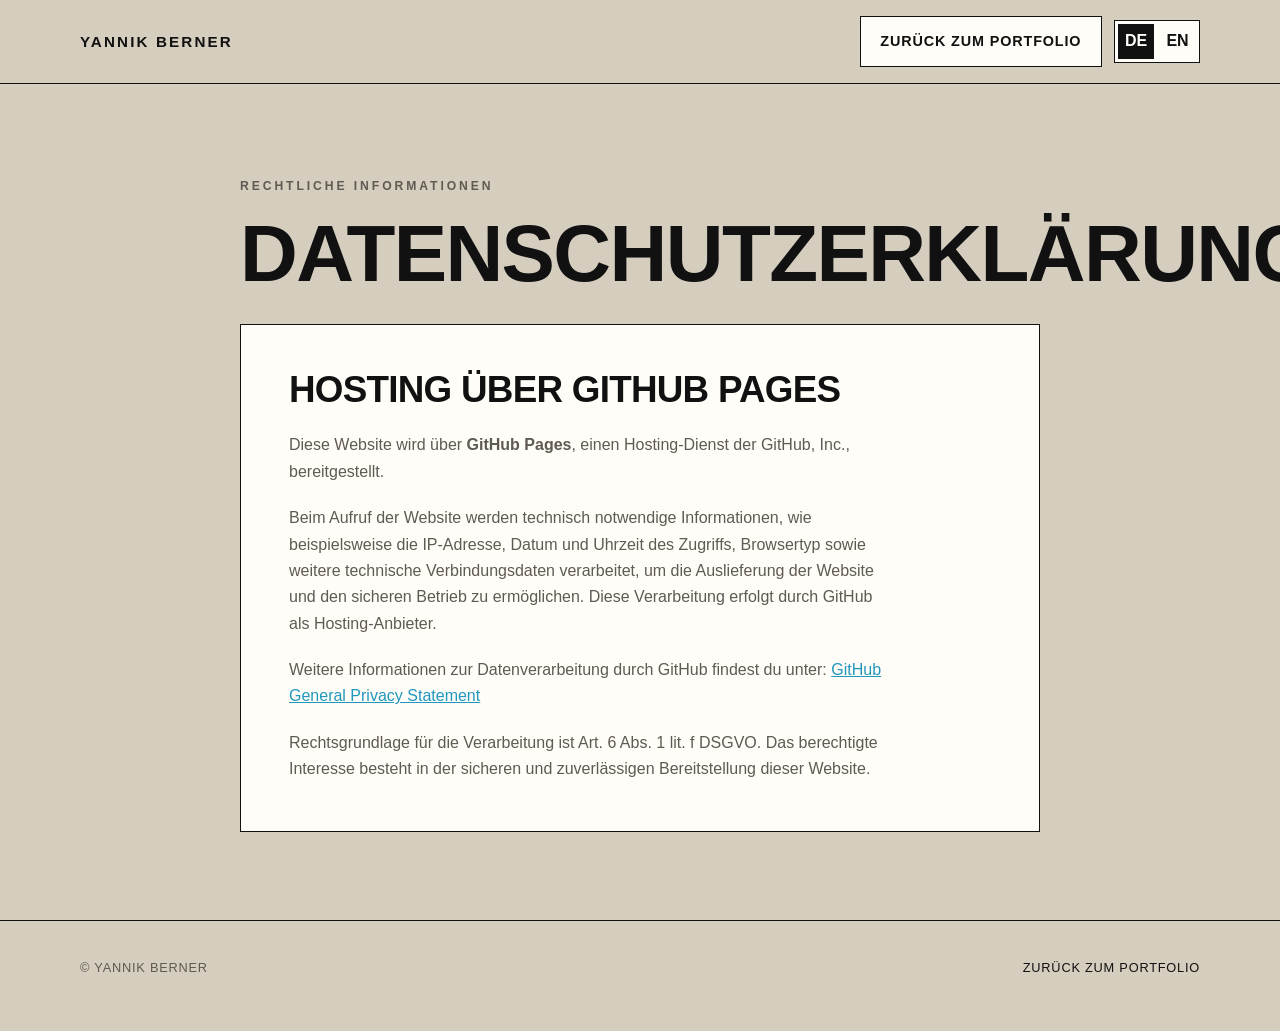
==== datenschutz.html @ 8c2a4ded "Privacy terms added" ====
<!DOCTYPE html>
<html lang="de">
  <head>
    <meta charset="UTF-8" />
    <meta name="viewport" content="width=device-width, initial-scale=1.0" />
    <meta name="robots" content="index, follow" />
    <title>Datenschutzerklärung | Yannik Berner</title>
    <link rel="stylesheet" href="styles.css" />
  </head>
  <body data-page="privacy">
    <a class="skip-link" href="#main-content">Zum Inhalt springen</a>

    <header class="site-header">
      <div class="container nav-bar">
        <a class="brand" href="index.html">Yannik Berner</a>
        <div class="legal-nav-actions">
          <a class="button button-secondary" href="index.html" data-i18n="privacy.backToPortfolio">Zurück zum Portfolio</a>
          <div class="lang-switcher" role="group" aria-label="Sprachumschalter">
            <button class="lang-button is-active" type="button" data-lang="de" aria-pressed="true">DE</button>
            <button class="lang-button" type="button" data-lang="en" aria-pressed="false">EN</button>
          </div>
        </div>
      </div>
    </header>

    <main id="main-content" class="legal-main">
      <section class="section">
        <div class="container legal-content">
          <p class="eyebrow" data-i18n="privacy.eyebrow">Rechtliche Informationen</p>
          <h1 data-i18n="privacy.heading">Datenschutzerklärung</h1>

          <article class="legal-copy">
            <h2 data-i18n="privacy.hostingHeading">Hosting über GitHub Pages</h2>
            <p data-i18n="privacy.hostingIntro">
              Diese Website wird über <strong>GitHub Pages</strong>, einen Hosting-Dienst der GitHub, Inc., bereitgestellt.
            </p>
            <p data-i18n="privacy.processing">
              Beim Aufruf der Website werden technisch notwendige Informationen, wie beispielsweise die IP-Adresse, Datum und Uhrzeit des Zugriffs, Browsertyp sowie weitere technische Verbindungsdaten verarbeitet, um die Auslieferung der Website und den sicheren Betrieb zu ermöglichen. Diese Verarbeitung erfolgt durch GitHub als Hosting-Anbieter.
            </p>
            <p>
              <span data-i18n="privacy.moreInfo">Weitere Informationen zur Datenverarbeitung durch GitHub findest du unter:</span>
              <a
                href="https://docs.github.com/en/site-policy/privacy-policies/github-general-privacy-statement"
                target="_blank"
                rel="noopener noreferrer"
                data-i18n="privacy.githubPrivacy"
              >
                GitHub General Privacy Statement
              </a>
            </p>
            <p data-i18n="privacy.legalBasis">
              Rechtsgrundlage für die Verarbeitung ist Art. 6 Abs. 1 lit. f DSGVO. Das berechtigte Interesse besteht in der sicheren und zuverlässigen Bereitstellung dieser Website.
            </p>
          </article>
        </div>
      </section>
    </main>

    <footer class="site-footer">
      <div class="container footer-content">
        <p>© Yannik Berner</p>
        <a href="index.html" data-i18n="privacy.backToPortfolio">Zurück zum Portfolio</a>
      </div>
    </footer>
    <script src="script.js"></script>
  </body>
</html>
---- styles.css ----
:root {
  --background: #d5cdbe;
  --surface: #fffdf7;
  --text: #111111;
  --muted: #5f5a52;
  --enertrag: #ffcc00;
  --senec: #55ff66;
  --soniq: #f1c0fd;
  --mercedes: #a3abb3;
  --remindme: #d6a385;
  --contact: #2197bd;
}

* {
  box-sizing: border-box;
}

html {
  scroll-behavior: smooth;
}

body {
  margin: 0;
  font-family: Inter, "Segoe UI", Roboto, Arial, sans-serif;
  color: var(--text);
  background: var(--background);
  line-height: 1.65;
}

a {
  color: inherit;
}

img {
  display: block;
  max-width: 100%;
}

.skip-link {
  position: absolute;
  left: -999px;
  top: 0;
}

.skip-link:focus {
  left: 1rem;
  top: 1rem;
  z-index: 30;
  background: var(--surface);
  border: 1px solid var(--text);
  padding: 0.75rem 1rem;
}

.container {
  width: min(1120px, calc(100% - 2rem));
  margin: 0 auto;
}

.section {
  padding: 5.5rem 0;
}

.site-header {
  position: sticky;
  top: 0;
  z-index: 20;
  background: var(--background);
  border-bottom: 1px solid var(--text);
}

.nav-bar {
  display: flex;
  align-items: center;
  justify-content: space-between;
  gap: 1rem;
  padding: 1rem 0;
}

.brand {
  font-size: 0.95rem;
  font-weight: 800;
  letter-spacing: 0.14em;
  text-transform: uppercase;
  text-decoration: none;
}

.nav-controls {
  display: flex;
  align-items: center;
  gap: 0.75rem;
}

.nav-toggle {
  display: none;
  border: 1px solid var(--text);
  background: var(--surface);
  color: var(--text);
  padding: 0.55rem 0.8rem;
  font: inherit;
  font-weight: 700;
  text-transform: uppercase;
  cursor: pointer;
}

.site-nav {
  display: flex;
  align-items: center;
  gap: 1rem;
}

.site-nav a {
  text-decoration: none;
  text-transform: uppercase;
  font-size: 0.84rem;
  font-weight: 700;
  letter-spacing: 0.08em;
  color: var(--text);
  padding-bottom: 0.2rem;
  border-bottom: 1px solid transparent;
}

.site-nav a:hover,
.site-nav a:focus-visible,
.site-nav a.active {
  border-color: var(--text);
}

.lang-switcher {
  display: inline-flex;
  align-items: center;
  gap: 0.3rem;
  border: 1px solid var(--text);
  padding: 0.2rem;
  background: var(--surface);
}

.lang-button {
  border: 0;
  background: transparent;
  color: var(--text);
  font: inherit;
  font-weight: 700;
  text-transform: uppercase;
  cursor: pointer;
  padding: 0.25rem 0.45rem;
}

.lang-button.is-active {
  background: var(--text);
  color: var(--surface);
}

.hero-grid,
.split-layout,
.contact-grid {
  display: grid;
  gap: 2rem;
}

.hero-grid {
  grid-template-columns: minmax(240px, 340px) minmax(0, 1fr);
  align-items: start;
  gap: clamp(2rem, 5vw, 5rem);
}

.hero-copy {
  min-width: 0;
}

.portrait-shell {
  width: 100%;
  max-width: 340px;
  aspect-ratio: 4 / 5;
  overflow: hidden;
  padding: 0;
  border: 1px solid var(--text);
  background: #ece6da;
}

.portrait-shell img {
  display: block;
  width: 100%;
  height: 100%;
  object-fit: cover;
  object-position: center top;
}

.portrait-shell .image-placeholder {
  inset: 0;
}

.eyebrow {
  display: inline-block;
  margin: 0 0 0.9rem;
  font-size: 0.76rem;
  font-weight: 800;
  letter-spacing: 0.24em;
  text-transform: uppercase;
  color: var(--muted);
}

h1,
h2,
h3,
h4 {
  margin-top: 0;
  font-weight: 800;
  line-height: 0.95;
  letter-spacing: -0.02em;
  text-transform: uppercase;
}

h1 {
  font-size: clamp(3rem, 6.2vw, 5.2rem);
  margin-bottom: 1rem;
}

h2 {
  font-size: clamp(2rem, 3.2vw, 2.7rem);
  margin-bottom: 1rem;
}

h3 {
  font-size: 1.25rem;
  margin-bottom: 0.45rem;
}

.hero-title {
  font-weight: 800;
  text-transform: uppercase;
  letter-spacing: 0.08em;
  margin-bottom: 1rem;
}

.hero-intro,
.hero-intro-mobile,
.prose p,
.case-overview,
.case-details p,
.contact-card p,
.section-intro p,
.impact-card p,
.job-meta p,
.result-line {
  font-size: 1rem;
  color: var(--muted);
  max-width: 62ch;
}

.hero-intro-mobile {
  display: none;
}

.hero-actions {
  display: flex;
  flex-wrap: wrap;
  gap: 0.9rem;
  margin-top: 1.8rem;
}

.button {
  display: inline-flex;
  align-items: center;
  justify-content: center;
  border: 1px solid var(--text);
  padding: 0.8rem 1.2rem;
  text-decoration: none;
  text-transform: uppercase;
  font-size: 0.9rem;
  font-weight: 800;
  letter-spacing: 0.06em;
  transition: transform 180ms ease, background 180ms ease;
}

.button:hover,
.button:focus-visible {
  transform: translateY(-2px);
}

.button-primary {
  background: var(--text);
  color: var(--surface);
}

.button-secondary {
  background: var(--surface);
  color: var(--text);
}

.portrait-shell,
.media-shell,
.capability,
.case-study,
.contact-card,
.impact-card,
.skill-group {
  background: var(--surface);
  border: 1px solid var(--text);
}

.portrait-shell {
  padding: 1rem;
  position: relative;
}

.portrait-shell img {
  width: 100%;
  aspect-ratio: 3 / 4;
  object-fit: cover;
  background: #ece6da;
  display: block;
}

.media-shell {
  position: relative;
  overflow: hidden;
  aspect-ratio: 16 / 9;
  padding: 0.75rem;
  background: var(--surface);
  border: 1px solid var(--text);
}

.media-shell img {
  width: 100%;
  height: auto;
  object-fit: cover;
  display: block;
  transition: transform 0.3s ease;
}

.media-shell:hover img {
  transform: scale(1.03);
}

.media-link {
  display: block;
  color: inherit;
  text-decoration: none;
  cursor: pointer;
}

.media-link:focus-visible {
  outline: 3px solid var(--text);
  outline-offset: 4px;
}

.image-placeholder {
  position: absolute;
  inset: 1rem;
  display: none;
  align-items: center;
  justify-content: center;
  text-align: center;
  text-transform: uppercase;
  font-size: 0.9rem;
  font-weight: 700;
  letter-spacing: 0.08em;
  background: rgba(255, 253, 247, 0.92);
  border: 1px dashed var(--text);
  color: var(--text);
  pointer-events: none;
}

.portrait-shell.image-missing .image-placeholder,
.media-shell.image-missing .image-placeholder {
  display: flex;
}

.portrait-shell img[style*="display: none"],
.media-shell img[style*="display: none"] {
  display: none;
}

.split-layout {
  grid-template-columns: minmax(240px, 0.8fr) 1fr;
  align-items: start;
}

.about-layout {
  grid-template-columns: minmax(0, 1fr) minmax(0, 1fr);
  gap: clamp(3rem, 7vw, 8rem);
  align-items: start;
}

.about-heading,
.about-content {
  min-width: 0;
  max-width: 100%;
}

.about-title {
  width: 100%;
  max-width: 100%;
  min-width: 0;
  margin: 0;
  font-size: clamp(2.6rem, 3vw, 3.8rem);
  line-height: 0.92;
  letter-spacing: -0.035em;
  overflow: visible;
}

.about-title span {
  display: block;
  max-width: 100%;
  white-space: nowrap;
}

.about-content {
  min-width: 0;
}

.impact-grid {
  display: grid;
  grid-template-columns: repeat(
    auto-fit,
    minmax(min(100%, 280px), 1fr)
  );
  gap: 2rem;
}

.impact-card {
  min-width: 0;
  width: 100%;
  max-width: 100%;
  box-sizing: border-box;
  padding: clamp(1.5rem, 3vw, 2.5rem);
  overflow: hidden;
}

.impact-card h3 {
  display: block;
  min-width: 0;
  max-width: 100%;
  margin: 0 0 1.5rem;

  font-size: clamp(1.4rem, 2.3vw, 2.4rem);
  line-height: 0.95;

  white-space: normal;
  overflow-wrap: anywhere;
  word-break: break-word;
  hyphens: auto;
}

.impact-card p {
  max-width: 100%;
  margin: 0;

  font-size: clamp(1rem, 1.8vw, 1.5rem);
  line-height: 1.5;

  white-space: normal;
  overflow-wrap: anywhere;
  hyphens: auto;
}

.capabilities-grid,
.skills-grid {
  display: grid;
  gap: 1rem;
}

.capabilities-grid {
  grid-template-columns: repeat(3, minmax(0, 1fr));
}

.skills-grid {
  grid-template-columns: repeat(3, minmax(0, 1fr));
}

.capability,
.skill-group {
  padding: 1.25rem;
}

.capability p,
.skill-group ul {
  margin: 0;
  color: var(--muted);
}

.skill-group ul {
  padding-left: 1rem;
}

.skill-group li + li {
  margin-top: 0.35rem;
}

.experience-section {
  padding-bottom: 4rem;
}

.case-study {
  padding: 1.5rem;
  margin-bottom: 1.25rem;
}

.case-accent {
  height: 0.35rem;
  width: 100%;
  background: var(--text);
  margin-bottom: 1rem;
}

.case-study.enertrag .case-accent {
  background: var(--enertrag);
}

.case-study.senec .case-accent {
  background: var(--senec);
}

.case-study.soniq .case-accent {
  background: var(--soniq);
}

.case-study.mercedes .case-accent {
  background: var(--mercedes);
}

.case-study.remindme .case-accent {
  background: var(--remindme);
}

.case-study-header {
  display: flex;
  justify-content: space-between;
  gap: 1rem;
  align-items: start;
  margin-bottom: 0.8rem;
}

.case-context {
  margin: 0;
  max-width: 24ch;
  color: var(--muted);
  font-size: 0.95rem;
}

.job-meta {
  display: flex;
  flex-wrap: wrap;
  gap: 1rem;
  margin: 0.8rem 0 1rem;
}

.job-meta p {
  margin: 0;
}

.case-body {
  display: grid;
  grid-template-columns: 1.1fr 0.9fr;
  gap: 1.25rem;
  margin-top: 1rem;
}

.case-list ul {
  padding-left: 1.1rem;
  margin: 0;
  color: var(--muted);
}

.case-list li + li {
  margin-top: 0.55rem;
}

.media-shell {
  padding: 0.75rem;
  position: relative;
}

.tags {
  display: flex;
  flex-wrap: wrap;
  gap: 0.45rem;
  margin: 1rem 0 0.8rem;
}

.tags span {
  display: inline-block;
  border: 1px solid var(--text);
  padding: 0.35rem 0.6rem;
  font-size: 0.8rem;
  font-weight: 700;
  text-transform: uppercase;
  letter-spacing: 0.04em;
}

.details-toggle {
  border: 1px solid var(--text);
  background: var(--surface);
  color: var(--text);
  padding: 0.65rem 0.95rem;
  text-transform: uppercase;
  font: inherit;
  font-weight: 700;
  cursor: pointer;
}

.case-details {
  margin-top: 0.8rem;
  border-top: 1px solid var(--text);
  padding-top: 0.8rem;
}

.contact-section {
  background: var(--surface);
  border-top: 1px solid var(--text);
}

.contact-grid {
  grid-template-columns: 1.1fr 0.9fr;
  align-items: start;
}

.contact-card {
  padding: 1.4rem;
}

.contact-card a {
  display: inline-block;
  color: var(--contact);
  font-weight: 700;
  text-decoration: none;
  margin-bottom: 0.35rem;
}

.site-footer {
  padding: 1.5rem 0 2.5rem;
  border-top: 1px solid var(--text);
}

.footer-content {
  display: flex;
  justify-content: space-between;
  gap: 1rem;
  align-items: center;
  text-transform: uppercase;
  font-size: 0.8rem;
  letter-spacing: 0.06em;
  color: var(--muted);
}

.footer-content a {
  text-decoration: none;
  color: var(--text);
}

.footer-links {
  display: flex;
  gap: 1.25rem;
  align-items: center;
}

.legal-main {
  min-height: calc(100vh - 10rem);
}

.legal-content {
  width: min(800px, 100%);
}

.legal-nav-actions {
  display: flex;
  gap: 0.75rem;
  align-items: center;
}

.legal-content > .eyebrow {
  margin-bottom: 1.25rem;
}

.legal-content h1 {
  margin-bottom: 2rem;
  font-size: clamp(2.8rem, 7vw, 5rem);
}

.legal-copy {
  padding: clamp(1.5rem, 4vw, 3rem);
  border: 1px solid var(--text);
  background: var(--surface);
}

.legal-copy h2 {
  margin-bottom: 1.5rem;
  font-size: clamp(1.6rem, 3vw, 2.3rem);
}

.legal-copy p {
  max-width: 68ch;
  margin: 0;
  color: var(--muted);
}

.legal-copy p + p {
  margin-top: 1.25rem;
}

.legal-copy a {
  color: var(--contact);
  overflow-wrap: anywhere;
}

.reveal {
  opacity: 0;
  transform: translateY(24px);
  transition: opacity 500ms ease, transform 500ms ease;
}

.reveal.is-visible {
  opacity: 1;
  transform: translateY(0);
}

@media (max-width: 1100px) {
  .impact-grid {
    grid-template-columns: repeat(3, minmax(0, 1fr));
  }
}

@media (max-width: 900px) {
  .hero-grid,
  .split-layout,
  .case-body,
  .contact-grid {
    grid-template-columns: 1fr;
  }

  .about-layout {
    grid-template-columns: 1fr;
    gap: 2rem;
  }

  .about-title {
    font-size: clamp(2.5rem, 9vw, 4rem);
  }

  .about-title span {
    white-space: normal;
  }

  .hero-grid {
    gap: 2rem;
  }

  .hero-copy {
    order: 2;
  }

  .portrait-shell {
    order: 1;
    max-width: 280px;
    margin: 0 auto;
  }

  .capabilities-grid,
  .skills-grid {
    grid-template-columns: repeat(2, minmax(0, 1fr));
  }
}

@media (max-width: 720px) {
  body {
    overflow-x: hidden;
  }

  .container {
    width: calc(100% - 2rem);
  }

  .section {
    padding: 4.25rem 0;
  }

  .nav-controls {
    width: auto;
  }

  .nav-toggle {
    display: inline-flex;
  }

  .site-nav {
    display: none;
    position: absolute;
    top: 100%;
    left: 0;
    right: 0;
    flex-direction: column;
    align-items: flex-start;
    padding: 1rem 1rem 1.25rem;
    background: var(--background);
    border-bottom: 1px solid var(--text);
  }

  .site-nav.is-open {
    display: flex;
  }

  .nav-bar {
    position: relative;
    flex-wrap: nowrap;
    min-height: 4rem;
    padding: 0.7rem 0;
  }

  .brand {
    font-size: 0.8rem;
  }

  .nav-toggle {
    padding: 0.45rem 0.65rem;
    font-size: 0.8rem;
  }

  .hero.section {
    padding: 1.75rem 0 4rem;
  }

  .hero-grid {
    gap: 2rem;
  }

  .hero-copy {
    order: 1;
  }

  .portrait-shell {
    order: 2;
    width: min(72vw, 250px);
    margin: 0;
  }

  .hero .eyebrow {
    margin-bottom: 0.65rem;
    font-size: 0.66rem;
    letter-spacing: 0.18em;
  }

  .hero h1 {
    margin-bottom: 0.65rem;
    font-size: clamp(2.9rem, 15vw, 4rem);
    line-height: 0.86;
  }

  .hero-title {
    margin: 0 0 0.75rem;
    font-size: 0.86rem;
  }

  .hero-intro {
    display: none;
  }

  .hero-intro-mobile {
    display: block;
    margin: 0;
    max-width: 34ch;
    font-size: 0.95rem;
    line-height: 1.5;
  }

  .hero-actions {
    flex-direction: row;
    align-items: stretch;
    gap: 0.6rem;
    margin-top: 1.25rem;
  }

  .hero-actions .button {
    flex: 1 1 0;
    min-width: 0;
    padding: 0.7rem 0.55rem;
    font-size: 0.72rem;
    line-height: 1.25;
    text-align: center;
  }

  .section-intro h2 {
    overflow-wrap: anywhere;
  }

  .impact-grid,
  .capabilities-grid,
  .skills-grid {
    grid-template-columns: 1fr;
  }

  .case-study-header,
  .footer-content {
    flex-direction: column;
    align-items: flex-start;
  }

  .footer-links {
    flex-wrap: wrap;
  }

  .legal-nav-actions {
    gap: 0.5rem;
  }

  .legal-nav-actions .button {
    padding: 0.6rem 0.75rem;
    font-size: 0.72rem;
  }

}

@media (prefers-reduced-motion: reduce) {
  html {
    scroll-behavior: auto;
  }

  .reveal {
    opacity: 1;
    transform: none;
    transition: none;
  }
}
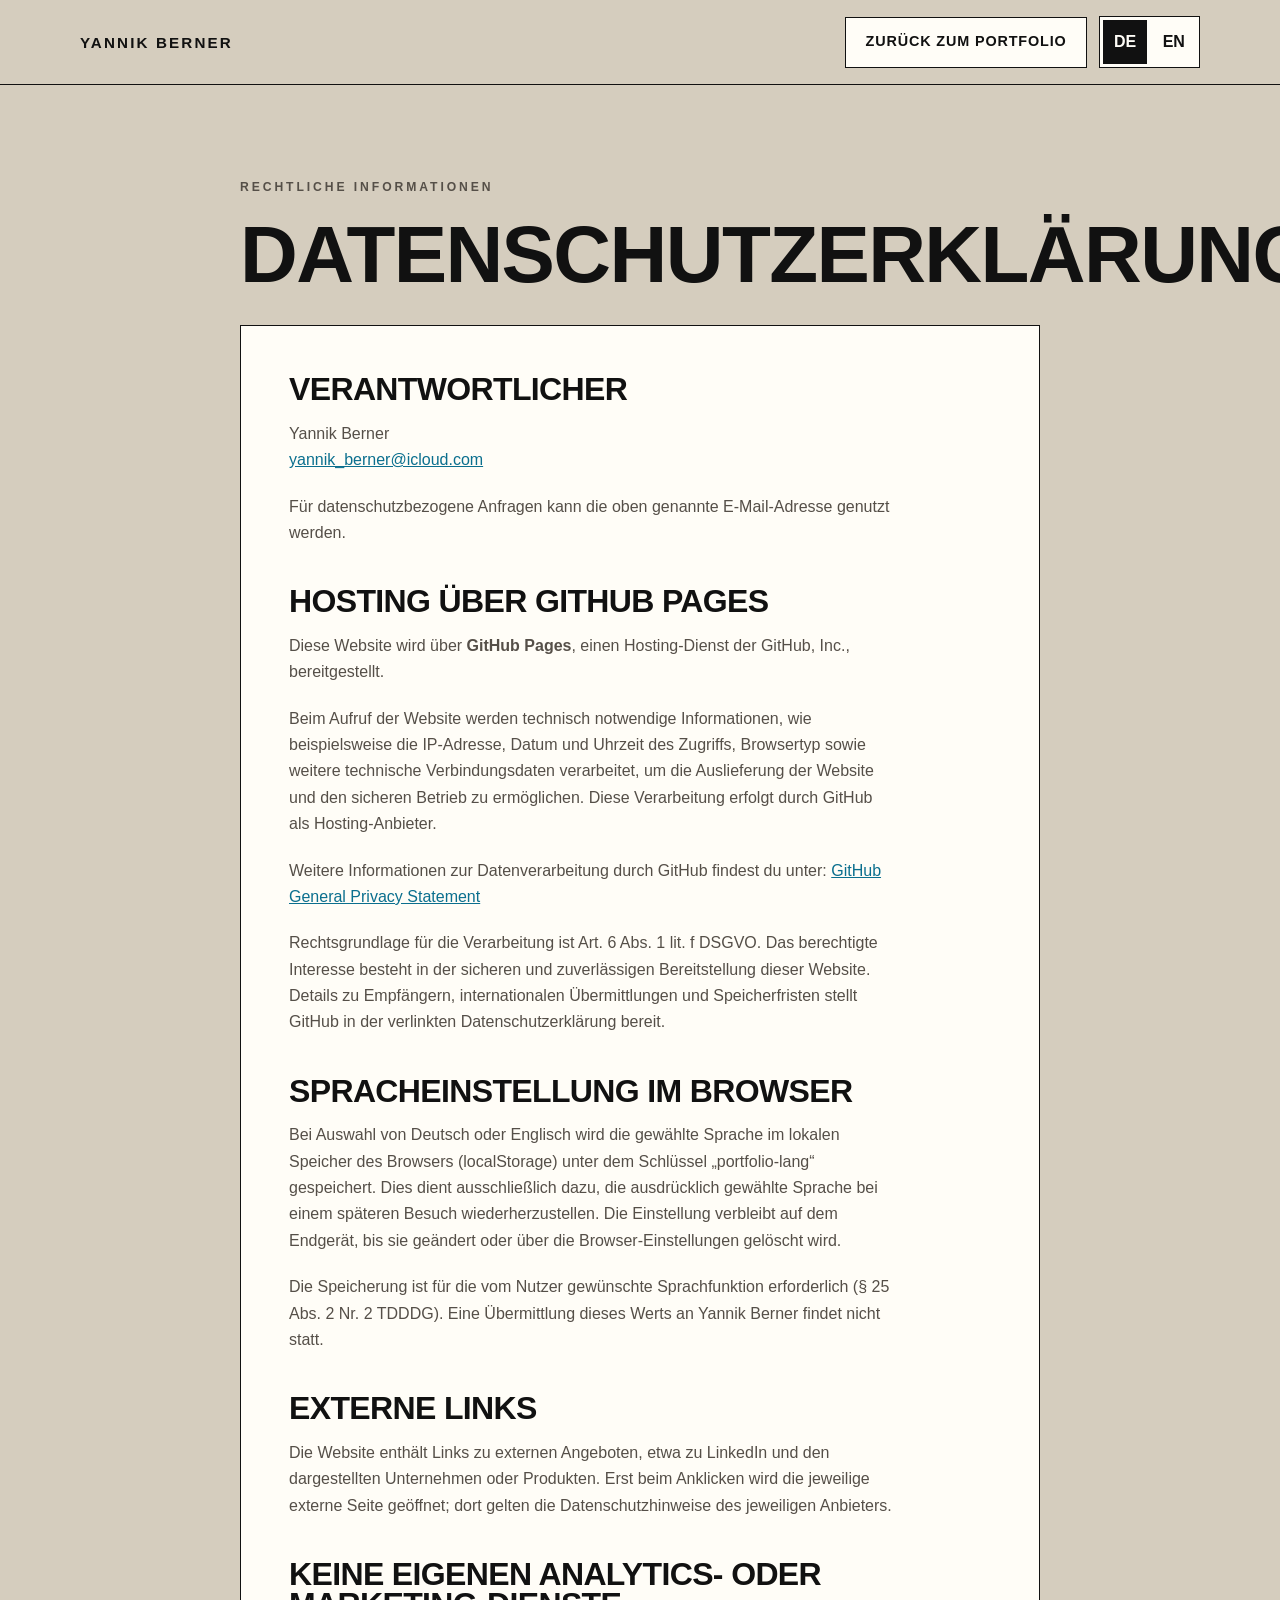
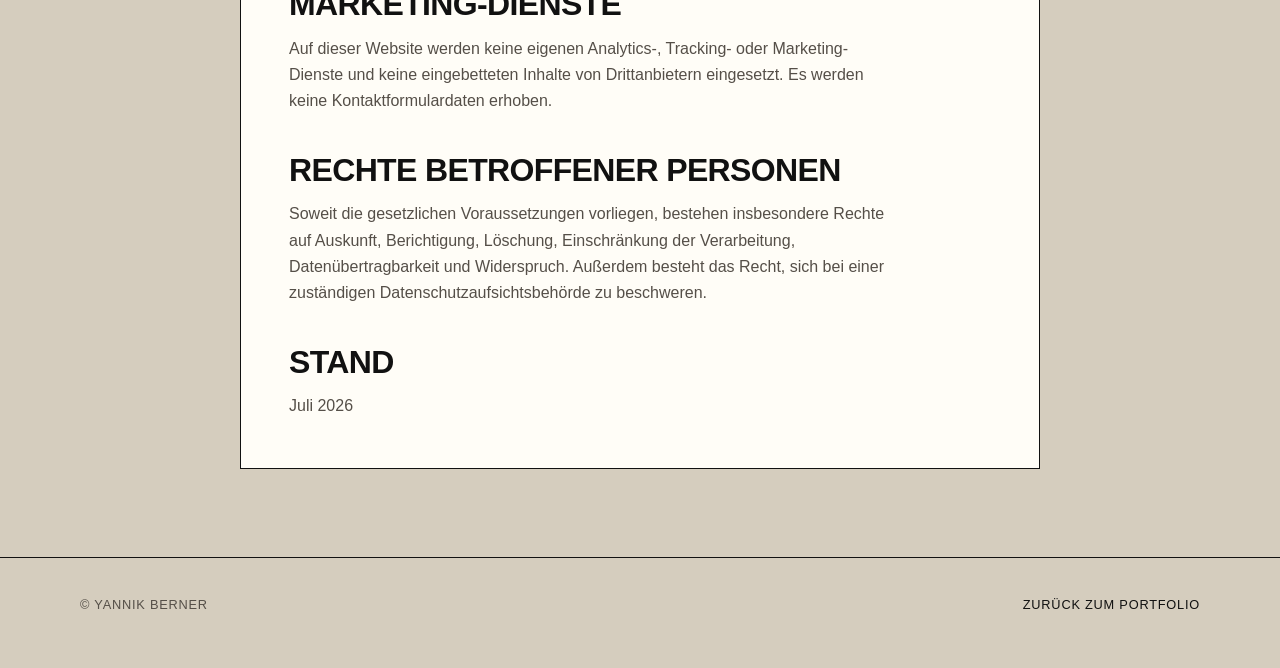
==== commit d9622c58: "Reposition portfolio for Senior PM roles across Energy & Product Modernization Sharpens hero, nav, i" ====
--- a/datenschutz.html
+++ b/datenschutz.html
@@ -3,19 +3,23 @@
   <head>
     <meta charset="UTF-8" />
     <meta name="viewport" content="width=device-width, initial-scale=1.0" />
-    <meta name="robots" content="index, follow" />
+    <meta name="robots" content="noindex, follow" />
+    <meta name="description" content="Datenschutzhinweise für das Portfolio von Yannik Berner." />
+    <meta name="theme-color" content="#d5cdbe" />
+    <link rel="canonical" href="https://yannikberner-ai-pm.github.io/datenschutz.html" />
     <title>Datenschutzerklärung | Yannik Berner</title>
+    <link rel="icon" type="image/png" sizes="32x32" href="assets/images/favicon-32.png" />
     <link rel="stylesheet" href="styles.css" />
   </head>
   <body data-page="privacy">
-    <a class="skip-link" href="#main-content">Zum Inhalt springen</a>
+    <a class="skip-link" href="#main-content" data-i18n="skipLink">Zum Inhalt springen</a>
 
     <header class="site-header">
       <div class="container nav-bar">
-        <a class="brand" href="index.html">Yannik Berner</a>
+        <a class="brand" href="index.html" data-portfolio-link>Yannik Berner</a>
         <div class="legal-nav-actions">
-          <a class="button button-secondary" href="index.html" data-i18n="privacy.backToPortfolio">Zurück zum Portfolio</a>
-          <div class="lang-switcher" role="group" aria-label="Sprachumschalter">
+          <a class="button button-secondary" href="index.html" data-portfolio-link data-i18n="privacy.backToPortfolio">Zurück zum Portfolio</a>
+          <div class="lang-switcher" role="group" aria-label="Sprachumschalter" data-i18n-aria="nav.languageLabel">
             <button class="lang-button is-active" type="button" data-lang="de" aria-pressed="true">DE</button>
             <button class="lang-button" type="button" data-lang="en" aria-pressed="false">EN</button>
           </div>
@@ -30,6 +34,15 @@
           <h1 data-i18n="privacy.heading">Datenschutzerklärung</h1>
 
           <article class="legal-copy">
+            <h2 data-i18n="privacy.controllerHeading">Verantwortlicher</h2>
+            <p>
+              Yannik Berner<br />
+              <a href="mailto:yannik_berner@icloud.com">yannik_berner@icloud.com</a>
+            </p>
+            <p data-i18n="privacy.controllerNote">
+              Für datenschutzbezogene Anfragen kann die oben genannte E-Mail-Adresse genutzt werden.
+            </p>
+
             <h2 data-i18n="privacy.hostingHeading">Hosting über GitHub Pages</h2>
             <p data-i18n="privacy.hostingIntro">
               Diese Website wird über <strong>GitHub Pages</strong>, einen Hosting-Dienst der GitHub, Inc., bereitgestellt.
@@ -44,6 +57,7 @@
                 target="_blank"
                 rel="noopener noreferrer"
                 data-i18n="privacy.githubPrivacy"
+                data-i18n-aria="privacy.githubPrivacyLabel"
               >
                 GitHub General Privacy Statement
               </a>
@@ -51,6 +65,32 @@
             <p data-i18n="privacy.legalBasis">
               Rechtsgrundlage für die Verarbeitung ist Art. 6 Abs. 1 lit. f DSGVO. Das berechtigte Interesse besteht in der sicheren und zuverlässigen Bereitstellung dieser Website.
             </p>
+
+            <h2 data-i18n="privacy.languageHeading">Spracheinstellung im Browser</h2>
+            <p data-i18n="privacy.languageStorage">
+              Bei Auswahl von Deutsch oder Englisch wird die gewählte Sprache im lokalen Speicher des Browsers (localStorage) unter dem Schlüssel „portfolio-lang“ gespeichert. Dies dient ausschließlich dazu, die ausdrücklich gewählte Sprache bei einem späteren Besuch wiederherzustellen. Die Einstellung verbleibt auf dem Endgerät, bis sie geändert oder über die Browser-Einstellungen gelöscht wird.
+            </p>
+            <p data-i18n="privacy.languageBasis">
+              Die Speicherung ist für die vom Nutzer gewünschte Sprachfunktion erforderlich (§ 25 Abs. 2 Nr. 2 TDDDG). Eine Übermittlung dieses Werts an Yannik Berner findet nicht statt.
+            </p>
+
+            <h2 data-i18n="privacy.externalLinksHeading">Externe Links</h2>
+            <p data-i18n="privacy.externalLinks">
+              Die Website enthält Links zu externen Angeboten, etwa zu LinkedIn und den dargestellten Unternehmen oder Produkten. Erst beim Anklicken wird die jeweilige externe Seite geöffnet; dort gelten die Datenschutzhinweise des jeweiligen Anbieters.
+            </p>
+
+            <h2 data-i18n="privacy.noTrackingHeading">Keine eigenen Analytics- oder Marketing-Dienste</h2>
+            <p data-i18n="privacy.noTracking">
+              Auf dieser Website werden keine eigenen Analytics-, Tracking- oder Marketing-Dienste und keine eingebetteten Inhalte von Drittanbietern eingesetzt. Es werden keine Kontaktformulardaten erhoben.
+            </p>
+
+            <h2 data-i18n="privacy.rightsHeading">Rechte betroffener Personen</h2>
+            <p data-i18n="privacy.rights">
+              Soweit die gesetzlichen Voraussetzungen vorliegen, bestehen insbesondere Rechte auf Auskunft, Berichtigung, Löschung, Einschränkung der Verarbeitung, Datenübertragbarkeit und Widerspruch. Außerdem besteht das Recht, sich bei einer zuständigen Datenschutzaufsichtsbehörde zu beschweren.
+            </p>
+
+            <h2 data-i18n="privacy.updatedHeading">Stand</h2>
+            <p data-i18n="privacy.updated">Juli 2026</p>
           </article>
         </div>
       </section>
@@ -59,7 +99,7 @@
     <footer class="site-footer">
       <div class="container footer-content">
         <p>© Yannik Berner</p>
-        <a href="index.html" data-i18n="privacy.backToPortfolio">Zurück zum Portfolio</a>
+        <a href="index.html" data-portfolio-link data-i18n="privacy.backToPortfolio">Zurück zum Portfolio</a>
       </div>
     </footer>
     <script src="script.js"></script>
--- a/styles.css
+++ b/styles.css
@@ -2,13 +2,13 @@
   --background: #d5cdbe;
   --surface: #fffdf7;
   --text: #111111;
-  --muted: #5f5a52;
+  --muted: #554f48;
   --enertrag: #ffcc00;
   --senec: #55ff66;
   --soniq: #f1c0fd;
   --mercedes: #a3abb3;
   --remindme: #d6a385;
-  --contact: #2197bd;
+  --contact: #0b6f8e;
 }
 
 * {
@@ -18,6 +18,20 @@
 html {
   scroll-behavior: smooth;
 }
+
+main {
+  display: flex;
+  flex-direction: column;
+}
+
+#top { order: 1; }
+.proof-section { order: 2; }
+#impact { order: 3; }
+#experience { order: 4; }
+#capabilities { order: 5; }
+.skills-section { order: 6; }
+#about { order: 7; }
+#contact { order: 8; }
 
 body {
   margin: 0;
@@ -31,6 +45,13 @@
   color: inherit;
 }
 
+a:focus-visible,
+button:focus-visible,
+summary:focus-visible {
+  outline: 3px solid var(--text);
+  outline-offset: 4px;
+}
+
 img {
   display: block;
   max-width: 100%;
@@ -109,6 +130,9 @@
 }
 
 .site-nav a {
+  display: inline-flex;
+  align-items: center;
+  min-height: 44px;
   text-decoration: none;
   text-transform: uppercase;
   font-size: 0.84rem;
@@ -142,6 +166,8 @@
   font-weight: 700;
   text-transform: uppercase;
   cursor: pointer;
+  min-width: 44px;
+  min-height: 44px;
   padding: 0.25rem 0.45rem;
 }
 
@@ -251,11 +277,68 @@
   display: none;
 }
 
+.section-lead {
+  margin: 0;
+  font-size: clamp(1.05rem, 1.8vw, 1.3rem);
+  line-height: 1.55;
+}
+
 .hero-actions {
   display: flex;
   flex-wrap: wrap;
   gap: 0.9rem;
   margin-top: 1.8rem;
+}
+
+.proof-section {
+  border-block: 1px solid var(--text);
+  background: var(--surface);
+}
+
+.proof-grid {
+  display: grid;
+  grid-template-columns: repeat(4, minmax(0, 1fr));
+}
+
+.proof-item {
+  display: flex;
+  min-height: 7.5rem;
+  flex-direction: column;
+  justify-content: center;
+  padding: 1.25rem;
+  text-decoration: none;
+  border-right: 1px solid var(--text);
+}
+
+.proof-item:first-child {
+  border-left: 1px solid var(--text);
+}
+
+.proof-item strong {
+  font-size: clamp(1.65rem, 3vw, 2.5rem);
+  line-height: 1;
+}
+
+.proof-item span {
+  margin-top: 0.55rem;
+  color: var(--muted);
+  font-size: 0.78rem;
+  font-weight: 800;
+  line-height: 1.35;
+  letter-spacing: 0.05em;
+  text-transform: uppercase;
+}
+
+.proof-item:hover,
+.proof-item:focus-visible {
+  background: var(--text);
+  color: var(--surface);
+  outline-offset: -4px;
+}
+
+.proof-item:hover span,
+.proof-item:focus-visible span {
+  color: var(--surface);
 }
 
 .button {
@@ -411,47 +494,154 @@
 
 .impact-grid {
   display: grid;
-  grid-template-columns: repeat(
-    auto-fit,
-    minmax(min(100%, 280px), 1fr)
-  );
-  gap: 2rem;
+  grid-template-columns: repeat(2, minmax(0, 1fr));
+  gap: 1rem;
+  align-items: stretch;
 }
 
 .impact-card {
+  display: flex;
+  flex-direction: column;
   min-width: 0;
   width: 100%;
   max-width: 100%;
   box-sizing: border-box;
   padding: clamp(1.5rem, 3vw, 2.5rem);
   overflow: hidden;
+  color: inherit;
+  text-decoration: none;
+}
+
+.impact-card-index {
+  display: block;
+  margin-bottom: 2rem;
+  color: var(--muted);
+  font-size: 0.76rem;
+  font-weight: 800;
+  letter-spacing: 0.2em;
 }
 
 .impact-card h3 {
   display: block;
   min-width: 0;
   max-width: 100%;
-  margin: 0 0 1.5rem;
-
-  font-size: clamp(1.4rem, 2.3vw, 2.4rem);
+  margin: 0 0 1rem;
+
+  font-size: clamp(1.25rem, 1.8vw, 1.75rem);
   line-height: 0.95;
 
   white-space: normal;
-  overflow-wrap: anywhere;
-  word-break: break-word;
-  hyphens: auto;
+  overflow-wrap: normal;
+  word-break: normal;
+  hyphens: none;
 }
 
 .impact-card p {
   max-width: 100%;
-  margin: 0;
-
-  font-size: clamp(1rem, 1.8vw, 1.5rem);
+  margin: 0 0 1.5rem;
+
+  font-size: 0.98rem;
   line-height: 1.5;
 
   white-space: normal;
   overflow-wrap: anywhere;
   hyphens: auto;
+}
+
+.impact-card h4 {
+  margin: 0 0 0.8rem;
+  font-size: 0.78rem;
+  letter-spacing: 0.08em;
+}
+
+.impact-tags {
+  display: flex;
+  flex-wrap: wrap;
+  gap: 0.4rem;
+  margin: 0 0 1.5rem;
+}
+
+.impact-tags span {
+  display: inline-block;
+  border: 1px solid var(--text);
+  padding: 0.28rem 0.48rem;
+  font-size: 0.7rem;
+  font-weight: 700;
+  line-height: 1.35;
+  letter-spacing: 0.03em;
+  text-transform: uppercase;
+}
+
+.impact-card ul {
+  margin: 0 0 1.5rem;
+  padding-left: 1.15rem;
+  color: var(--muted);
+  font-size: 0.92rem;
+  line-height: 1.5;
+}
+
+.impact-card li + li {
+  margin-top: 0.5rem;
+}
+
+.impact-approach-note {
+  margin-bottom: 1.5rem;
+  padding: 0.9rem 1rem;
+  border: 1px solid var(--text);
+  background: var(--background);
+}
+
+.impact-approach-note summary {
+  min-height: 44px;
+  align-content: center;
+  font-size: 0.78rem;
+  font-weight: 800;
+  letter-spacing: 0.08em;
+  text-transform: uppercase;
+  cursor: pointer;
+}
+
+.impact-approach-note p {
+  margin: 0.75rem 0 0;
+}
+
+.impact-proof {
+  margin-top: auto;
+  padding-top: 1rem;
+  border-top: 1px solid var(--text);
+}
+
+.impact-proof > span {
+  display: block;
+  margin-bottom: 0.65rem;
+  font-size: 0.76rem;
+  font-weight: 800;
+  letter-spacing: 0.06em;
+  text-transform: uppercase;
+}
+
+.impact-proof-links {
+  display: flex;
+  flex-wrap: wrap;
+  gap: 0.45rem;
+}
+
+.impact-proof-links a {
+  display: inline-block;
+  padding: 0.35rem 0.55rem;
+  border: 1px solid var(--text);
+  background: var(--surface);
+  font-size: 0.74rem;
+  font-weight: 800;
+  line-height: 1.3;
+  text-decoration: none;
+  text-transform: uppercase;
+}
+
+.impact-proof-links a:hover,
+.impact-proof-links a:focus-visible {
+  background: var(--text);
+  color: var(--surface);
 }
 
 .capabilities-grid,
@@ -468,6 +658,53 @@
   grid-template-columns: repeat(3, minmax(0, 1fr));
 }
 
+.skills-disclosure {
+  border: 1px solid var(--text);
+  background: var(--surface);
+}
+
+.skills-disclosure > summary {
+  display: flex;
+  min-height: 72px;
+  align-items: center;
+  justify-content: space-between;
+  gap: 1rem;
+  padding: 1.25rem;
+  cursor: pointer;
+  list-style: none;
+}
+
+.skills-disclosure > summary::-webkit-details-marker {
+  display: none;
+}
+
+.skills-disclosure > summary::after {
+  content: "+";
+  font-size: 1.8rem;
+  font-weight: 800;
+  line-height: 1;
+}
+
+.skills-disclosure[open] > summary::after {
+  content: "–";
+}
+
+.skills-disclosure .eyebrow {
+  margin: 0;
+}
+
+.skills-summary-title {
+  flex: 1;
+  font-size: clamp(1rem, 2vw, 1.35rem);
+  font-weight: 800;
+  line-height: 1.15;
+  text-transform: uppercase;
+}
+
+.skills-disclosure .skills-grid {
+  padding: 0 1.25rem 1.25rem;
+}
+
 .capability,
 .skill-group {
   padding: 1.25rem;
@@ -494,6 +731,7 @@
 .case-study {
   padding: 1.5rem;
   margin-bottom: 1.25rem;
+  scroll-margin-top: 6.5rem;
 }
 
 .case-accent {
@@ -538,6 +776,50 @@
   font-size: 0.95rem;
 }
 
+.value-label {
+  display: inline-block;
+  max-width: 100%;
+  margin: 0 0 0.9rem;
+  padding: 0.38rem 0.62rem;
+  border: 1px solid var(--text);
+  background: var(--background);
+  font-size: 0.76rem;
+  font-weight: 800;
+  line-height: 1.4;
+  letter-spacing: 0.04em;
+  text-transform: uppercase;
+}
+
+.case-approach {
+  margin: 1rem 0;
+  padding: 1rem 1.15rem;
+  border-left: 0.35rem solid var(--text);
+  background: var(--background);
+}
+
+.case-approach-label {
+  margin: 0 0 0.35rem;
+  color: var(--muted);
+  font-size: 0.72rem;
+  font-weight: 800;
+  letter-spacing: 0.12em;
+  text-transform: uppercase;
+}
+
+.case-approach h4 {
+  margin-bottom: 0.45rem;
+  font-size: 0.95rem;
+  line-height: 1.15;
+}
+
+.case-approach > p:last-child {
+  max-width: 74ch;
+  margin: 0;
+  color: var(--muted);
+  font-size: 0.92rem;
+  line-height: 1.5;
+}
+
 .job-meta {
   display: flex;
   flex-wrap: wrap;
@@ -588,21 +870,61 @@
   letter-spacing: 0.04em;
 }
 
+.result-line {
+  max-width: 74ch;
+  margin: 0.8rem 0 0;
+  padding: 0.85rem 1rem;
+  border: 1px solid var(--text);
+  background: var(--text);
+  color: var(--surface);
+  font-weight: 800;
+  line-height: 1.45;
+}
+
+.case-external-link {
+  margin: 0.75rem 0 0;
+}
+
+.case-external-link a {
+  display: inline-flex;
+  min-height: 44px;
+  align-items: center;
+  gap: 0.35rem;
+  color: var(--contact);
+  font-weight: 800;
+  text-underline-offset: 0.22em;
+}
+
 .details-toggle {
+  display: none;
   border: 1px solid var(--text);
   background: var(--surface);
   color: var(--text);
+  min-height: 44px;
   padding: 0.65rem 0.95rem;
   text-transform: uppercase;
   font: inherit;
   font-weight: 700;
   cursor: pointer;
+}
+
+.js-ready .details-toggle {
+  display: inline-flex;
+  align-items: center;
 }
 
 .case-details {
   margin-top: 0.8rem;
   border-top: 1px solid var(--text);
   padding-top: 0.8rem;
+}
+
+.case-details[hidden] {
+  display: block !important;
+}
+
+.js-ready .case-details[hidden] {
+  display: none !important;
 }
 
 .contact-section {
@@ -684,8 +1006,12 @@
 }
 
 .legal-copy h2 {
-  margin-bottom: 1.5rem;
-  font-size: clamp(1.6rem, 3vw, 2.3rem);
+  margin: 2.5rem 0 1rem;
+  font-size: clamp(1.35rem, 2.5vw, 2rem);
+}
+
+.legal-copy h2:first-child {
+  margin-top: 0;
 }
 
 .legal-copy p {
@@ -704,86 +1030,27 @@
 }
 
 .reveal {
+  opacity: 1;
+  transform: none;
+}
+
+.js-ready .reveal {
   opacity: 0;
   transform: translateY(24px);
   transition: opacity 500ms ease, transform 500ms ease;
 }
 
-.reveal.is-visible {
+.js-ready .reveal.is-visible {
   opacity: 1;
   transform: translateY(0);
 }
 
-@media (max-width: 1100px) {
-  .impact-grid {
-    grid-template-columns: repeat(3, minmax(0, 1fr));
-  }
-}
-
-@media (max-width: 900px) {
-  .hero-grid,
-  .split-layout,
-  .case-body,
-  .contact-grid {
-    grid-template-columns: 1fr;
-  }
-
-  .about-layout {
-    grid-template-columns: 1fr;
-    gap: 2rem;
-  }
-
-  .about-title {
-    font-size: clamp(2.5rem, 9vw, 4rem);
-  }
-
-  .about-title span {
-    white-space: normal;
-  }
-
-  .hero-grid {
-    gap: 2rem;
-  }
-
-  .hero-copy {
-    order: 2;
-  }
-
-  .portrait-shell {
-    order: 1;
-    max-width: 280px;
-    margin: 0 auto;
-  }
-
-  .capabilities-grid,
-  .skills-grid {
-    grid-template-columns: repeat(2, minmax(0, 1fr));
-  }
-}
-
-@media (max-width: 720px) {
-  body {
-    overflow-x: hidden;
-  }
-
-  .container {
-    width: calc(100% - 2rem);
-  }
-
-  .section {
-    padding: 4.25rem 0;
-  }
-
-  .nav-controls {
-    width: auto;
-  }
-
-  .nav-toggle {
+@media (max-width: 960px) {
+  .js-ready .nav-toggle {
     display: inline-flex;
   }
 
-  .site-nav {
-    display: none;
+  .js-ready .site-nav {
     position: absolute;
     top: 100%;
     left: 0;
@@ -795,12 +1062,103 @@
     border-bottom: 1px solid var(--text);
   }
 
-  .site-nav.is-open {
+  .js-ready .site-nav.is-open {
     display: flex;
+  }
+
+  .js-ready .site-nav:not(.is-open) {
+    display: none;
   }
 
   .nav-bar {
     position: relative;
+  }
+
+  html:not(.js-ready) .nav-bar {
+    align-items: flex-start;
+    flex-direction: column;
+  }
+
+  html:not(.js-ready) .site-nav {
+    flex-wrap: wrap;
+  }
+}
+
+@media (max-width: 900px) {
+  .hero-grid,
+  .split-layout,
+  .case-body,
+  .contact-grid {
+    grid-template-columns: 1fr;
+  }
+
+  .about-layout {
+    grid-template-columns: 1fr;
+    gap: 2rem;
+  }
+
+  .about-title {
+    font-size: clamp(2.5rem, 9vw, 4rem);
+  }
+
+  .about-title span {
+    white-space: normal;
+  }
+
+  .hero-grid {
+    gap: 2rem;
+  }
+
+  .hero-copy {
+    order: 2;
+  }
+
+  .portrait-shell {
+    order: 1;
+    max-width: 280px;
+    margin: 0 auto;
+  }
+
+  .capabilities-grid,
+  .skills-grid {
+    grid-template-columns: repeat(2, minmax(0, 1fr));
+  }
+
+  .impact-grid {
+    grid-template-columns: 1fr;
+  }
+
+  .proof-grid {
+    grid-template-columns: repeat(2, minmax(0, 1fr));
+  }
+
+  .proof-item:nth-child(3) {
+    border-left: 1px solid var(--text);
+  }
+
+  .proof-item:nth-child(-n + 2) {
+    border-bottom: 1px solid var(--text);
+  }
+}
+
+@media (max-width: 720px) {
+  body {
+    overflow-x: hidden;
+  }
+
+  .container {
+    width: calc(100% - 2rem);
+  }
+
+  .section {
+    padding: 3.25rem 0;
+  }
+
+  .nav-controls {
+    width: auto;
+  }
+
+  .nav-bar {
     flex-wrap: nowrap;
     min-height: 4rem;
     padding: 0.7rem 0;
@@ -816,7 +1174,7 @@
   }
 
   .hero.section {
-    padding: 1.75rem 0 4rem;
+    padding: 1.5rem 0 2.5rem;
   }
 
   .hero-grid {
@@ -829,7 +1187,7 @@
 
   .portrait-shell {
     order: 2;
-    width: min(72vw, 250px);
+    width: min(56vw, 210px);
     margin: 0;
   }
 
@@ -888,6 +1246,49 @@
     grid-template-columns: 1fr;
   }
 
+  .impact-card {
+    padding: 1.25rem;
+  }
+
+  .proof-item {
+    min-height: 6.25rem;
+    padding: 1rem;
+  }
+
+  .proof-item strong {
+    font-size: 1.55rem;
+  }
+
+  .proof-item span {
+    font-size: 0.68rem;
+  }
+
+  .case-study {
+    padding: 1.1rem;
+  }
+
+  .case-overview,
+  .case-approach > p:last-child,
+  .tags {
+    display: none;
+  }
+
+  .case-approach {
+    margin: 0.8rem 0;
+  }
+
+  .experience-section {
+    padding-bottom: 2.5rem;
+  }
+
+  .skills-section {
+    padding-top: 0;
+  }
+
+  .impact-card-index {
+    margin-bottom: 1.25rem;
+  }
+
   .case-study-header,
   .footer-content {
     flex-direction: column;
@@ -907,6 +1308,12 @@
     font-size: 0.72rem;
   }
 
+  .legal-content h1 {
+    font-size: clamp(2rem, 11vw, 3rem);
+    line-height: 0.95;
+    overflow-wrap: anywhere;
+  }
+
 }
 
 @media (prefers-reduced-motion: reduce) {
@@ -914,7 +1321,7 @@
     scroll-behavior: auto;
   }
 
-  .reveal {
+  .js-ready .reveal {
     opacity: 1;
     transform: none;
     transition: none;
